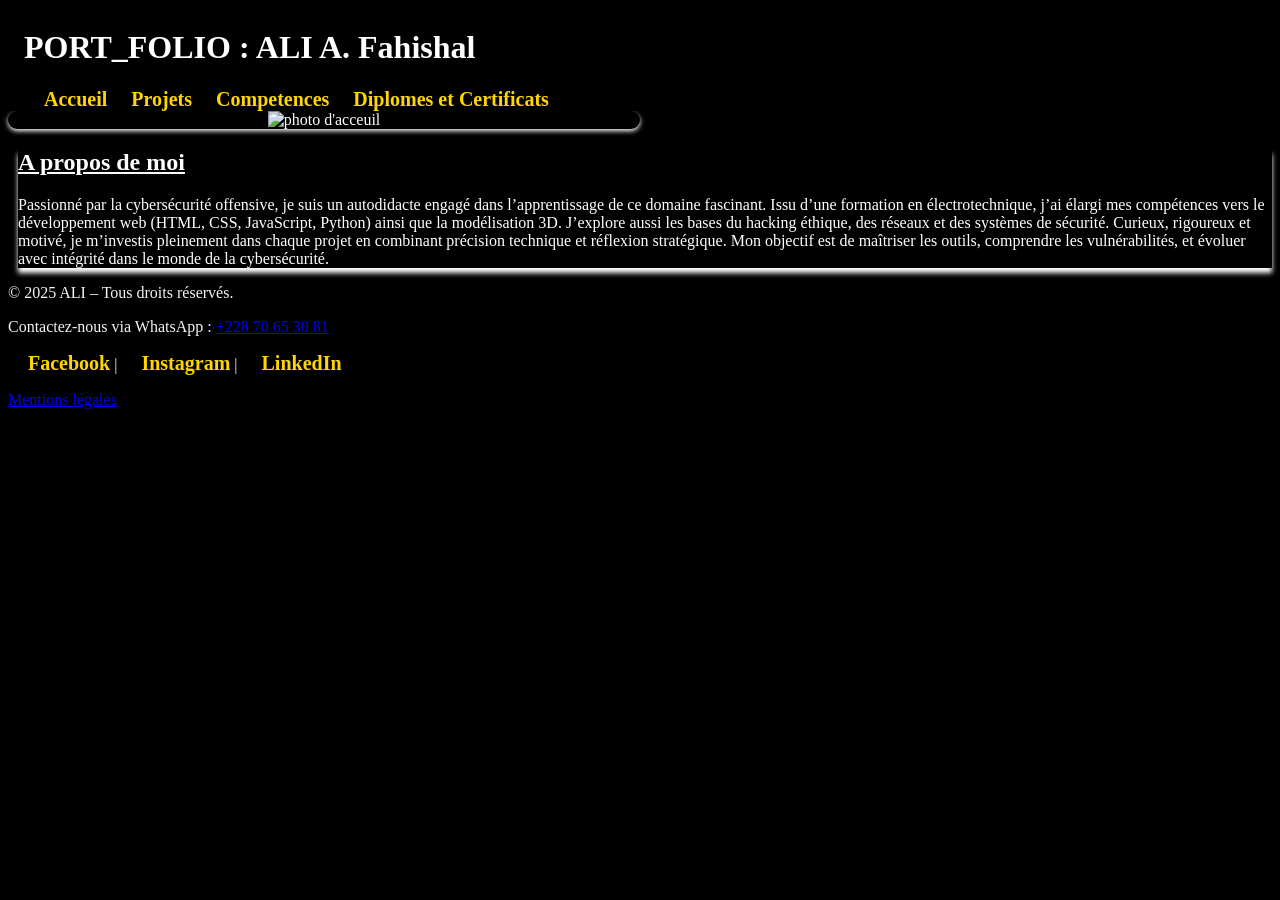
==== Index.html @ 0ad15978 "mon premier commit" ====
<!DOCTYPE html>
<html lang="fr">
    <head>
        <meta charset="UTF-8"> <!-- encodage des caractere--->
        <meta name="viewport" content="width=device-width, initial-scale=1.0"> <!-- rendre le site responsive -->
        <meta name = "Author" content="ALI"> <!--definir le nom de l'auteur du site-->
        <title>PORTFOLIO ALI</title>
        <link rel="stylesheet" href="style.css"> <!--associer le fichier css au fichier html-->
    </head>
    <body>
        <header class = "header_contain">
          <div class = "nav_contain" >
             <h1> PORT_FOLIO : ALI A. Fahishal</h1>
             <nav aria-label="barre de menu">
                <a href = index.html>Accueil</a>
                <a href = projets_realises.html >Projets</a>
                <a href = competences.html>Competences</a>
                <a href = Diplomes&certificats.html> Diplomes et Certificats</a>              
             </nav>
          </div>      
        </header>
        <main>
            <div id = "image">
                <img src = "images/profil.jpg" alt= "photo d'acceuil" loadind = "lazy">
            </div>
            <section class = "description" aria-label = "a propos de moi">
                <h1><b><u>A propos de moi</u></b></h1>
            <div>
                <p>Passionné par la cybersécurité offensive, je suis un autodidacte engagé dans l’apprentissage de ce domaine fascinant. Issu d’une formation en électrotechnique, j’ai élargi mes compétences vers le développement web (HTML, CSS, JavaScript, Python) ainsi que la modélisation 3D. J’explore aussi les bases du hacking éthique, des réseaux et des systèmes de sécurité. Curieux, rigoureux et motivé, je m’investis pleinement dans chaque projet en combinant précision technique et réflexion stratégique. Mon objectif est de maîtriser les outils, comprendre les vulnérabilités, et évoluer avec intégrité dans le monde de la cybersécurité.
 </p>
            </div>
            </section>
        </main>
        <footer>
            <p>© 2025 ALI – Tous droits réservés.</p>
            <p>Contactez-nous via WhatsApp : <a href="https://wa.me/22870653081" target="_blank" rel="noopener">+228 70 65 30 81</a></p>
            <nav aria-label="Liens vers réseaux sociaux" class="social-links">
                <a href="#" aria-label="Facebook" target="_blank" rel="noopener">Facebook</a> |
                <a href="#" aria-label="Instagram" target="_blank" rel="noopener">Instagram</a> |
                <a href="#" aria-label="LinkedIn" target="_blank" rel="noopener">LinkedIn</a>
            </nav>
            <p><a href="mentions-legales.html">Mentions légales</a></p>
        </footer>      
    </body>    
</html>
---- style.css ----
:root {
  --noir: #000;
  --blanc: #fff;
  --gris-foncé: #333;
  --gris-clair: #f4f4f4;
  --doré: #FFD700;

}
/*=== Body ===*/
body{
   background-color: var(--noir);
   color :#f4f4f4
}
/* ==Header ===*/
header{
background-color: var(--noir);
    color: var(--blanc);
    align-items: center;
    padding: 0 1em;
    position: relative;
    box-shadow: 0 2px 5px rgba(0,0,0, 0.3);
    display: flex;
}
nav a{
    background-color: var(--noir);
    color: var(--doré);
    margin-left: 20px;
    font-weight: bold;
    text-decoration: none;
    align-items: center;
    font-size: 20px;
}
nav a:hover{
    color: var(--doré);
}
/* ==Main ==*/
main{
    background-color: var(--noir);
    color: var(--blanc);
}
#image{
    width: 50%;
    text-align: center;
    border: 0px solid black;
    margin-left: 0px;
    box-shadow: 0 2px 5px;
    border-radius:10px;
}
#image img{
    width: 100%;
}
.description{
    width: auto;
    margin-left: 10px;
    box-shadow: 0 5px 5px;
    background-color: var(--noir);
}
.description h2{
    text-decoration: none;
}
/*=== Footer ===*/
footer{
    background-color: #000;
}

/*== Page projets realisees ===*/
/* === Section projets 3D ===*/
.PROJECT h2{
   border-left: 4px solid var(--doré);
   margin-left: 5px;

}
.project3D{
  display: grid;
  grid-template-columns: repeat(auto-fit, minmax(250px, 1fr));
  gap: 2em;
  max-width: 1200px;
  margin: 0 auto;
  padding: 1em 1em;
}
.image_3D{
color: #000;
  background-color:#cdcaca;
  padding: 1em;
  border-radius: 8px;
  box-shadow: 0 1px 5px rgba(0,0,0,0.1);
  text-align: center;
  transition: transform 0.2s, box-shadow 0.2s;
  border-top: 4px solid var(--doré);
  border-bottom: 4px solid var(--doré);
}
.image_3D img{
  max-width: 100%;
  height: 150px;
  object-fit:contain;
  margin-bottom: 0em;
}                                             
#video video{
    width: 100%;
}
/* === Section projet solaire ===*/
.projectsolar{
    display: grid;
    grid-template-columns: repeat(auto-fit, minmax(250px, 1fr));
    gap: 2em;
    max-width: 1200px;
    margin: 0 auto;
    padding: 1em 1em;
}
.solar_project{
  background-color: var(--blanc);
  padding: 1em;
  border-radius: 8px;
  box-shadow: 0 1px 5px rgba(0,0,0,0.1);
  text-align: center;
  transition: transform 0.2s, box-shadow 0.2s;
  border-top: 4px solid var(--doré);
  border-bottom: 4px solid var(--doré);    
}
.solar_project img{
    max-width: 100%;
  height: 150px;
  object-fit: contain;
  margin-bottom: 0em;
}
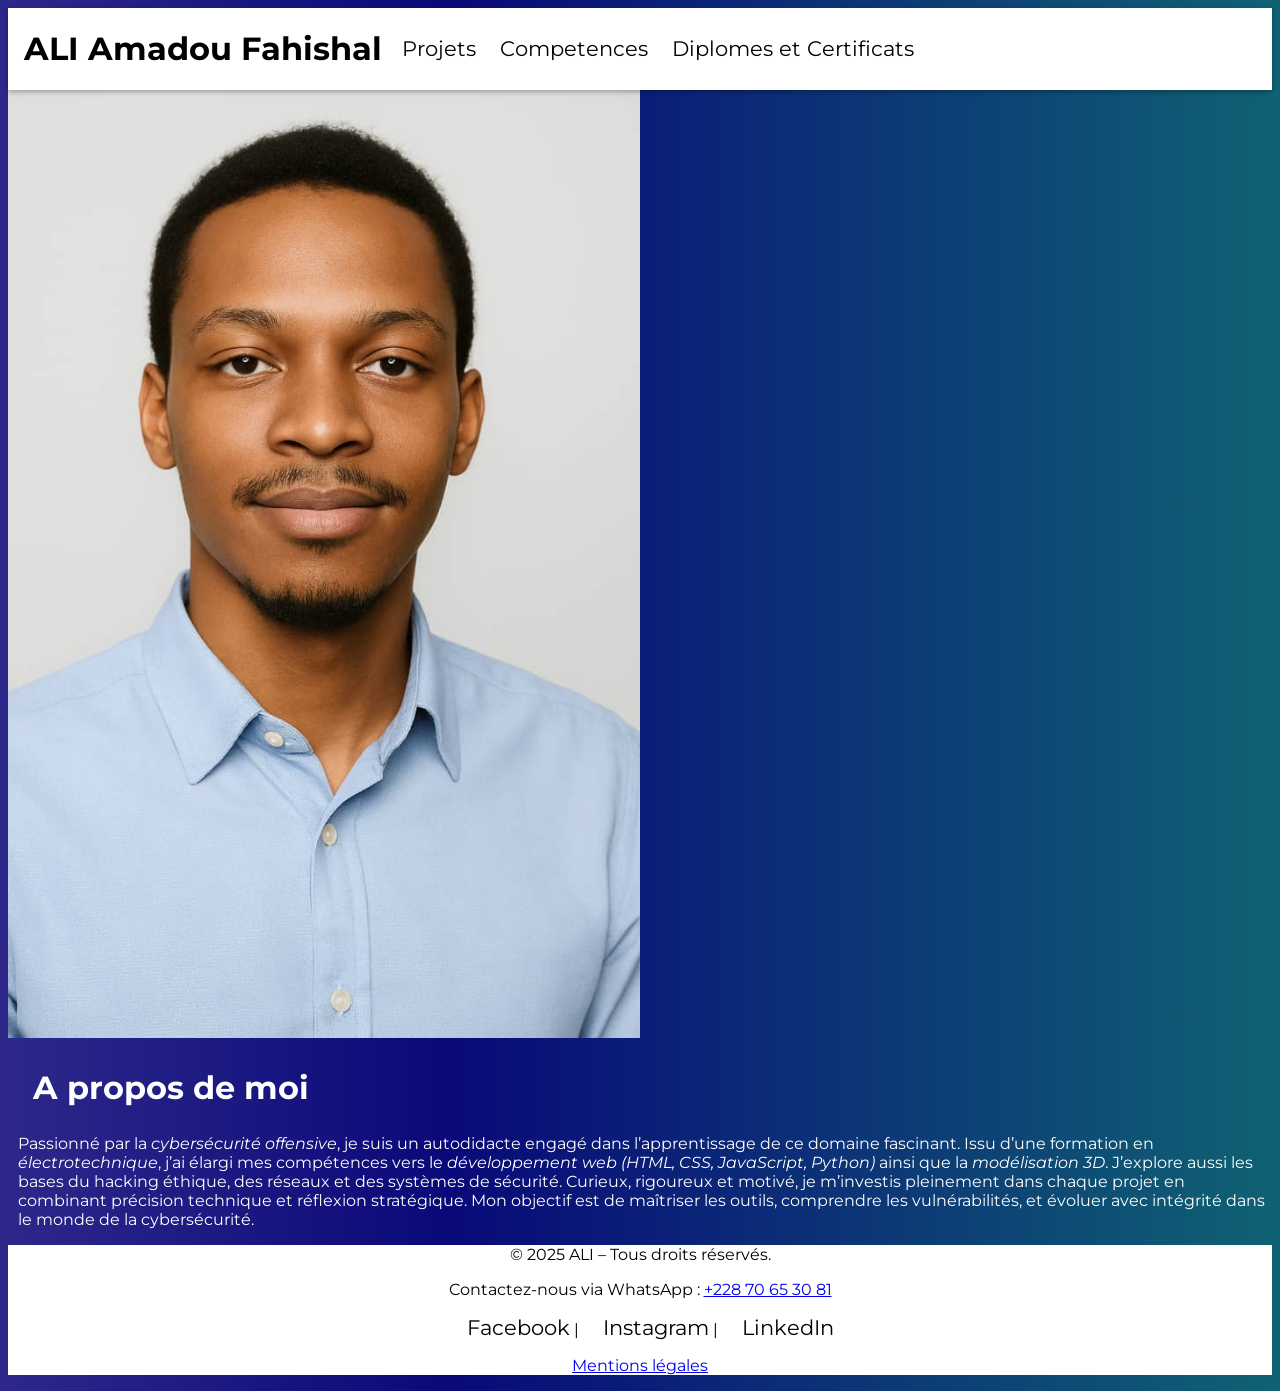
==== commit 834d91ca: ""commit message"" ====
--- a/Index.html
+++ b/Index.html
@@ -5,14 +5,18 @@
         <meta name="viewport" content="width=device-width, initial-scale=1.0"> <!-- rendre le site responsive -->
         <meta name = "Author" content="ALI"> <!--definir le nom de l'auteur du site-->
         <title>PORTFOLIO ALI</title>
-        <link rel="stylesheet" href="style.css"> <!--associer le fichier css au fichier html-->
+        <link rel="stylesheet" href="style.css">
+         <!--font -->
+        <link rel="preconnect" href="https://fonts.googleapis.com">
+        <link rel="preconnect" href="https://fonts.gstatic.com" crossorigin>
+        <link href="https://fonts.googleapis.com/css2?family=Bitcount+Single+Ink:wght@100..900&family=Manrope:wght@200..800&family=Montserrat:ital,wght@0,100..900;1,100..900&display=swap" rel="stylesheet">
+
     </head>
     <body>
-        <header class = "header_contain">
+        <header>
+            <h1>ALI Amadou Fahishal</h1>
           <div class = "nav_contain" >
-             <h1> PORT_FOLIO : ALI A. Fahishal</h1>
              <nav aria-label="barre de menu">
-                <a href = index.html>Accueil</a>
                 <a href = projets_realises.html >Projets</a>
                 <a href = competences.html>Competences</a>
                 <a href = Diplomes&certificats.html> Diplomes et Certificats</a>              
@@ -20,14 +24,15 @@
           </div>      
         </header>
         <main>
-            <div id = "image">
-                <img src = "images/profil.jpg" alt= "photo d'acceuil" loadind = "lazy">
+            <div id = "image-profil">
+                <img src = "images/profil.png" alt= "photo d'acceuil" loadind = "lazy">
             </div>
             <section class = "description" aria-label = "a propos de moi">
-                <h1><b><u>A propos de moi</u></b></h1>
-            <div>
-                <p>Passionné par la cybersécurité offensive, je suis un autodidacte engagé dans l’apprentissage de ce domaine fascinant. Issu d’une formation en électrotechnique, j’ai élargi mes compétences vers le développement web (HTML, CSS, JavaScript, Python) ainsi que la modélisation 3D. J’explore aussi les bases du hacking éthique, des réseaux et des systèmes de sécurité. Curieux, rigoureux et motivé, je m’investis pleinement dans chaque projet en combinant précision technique et réflexion stratégique. Mon objectif est de maîtriser les outils, comprendre les vulnérabilités, et évoluer avec intégrité dans le monde de la cybersécurité.
- </p>
+                <h1>A propos de moi</h1>
+            <div class="a-propos-text">
+                <p>
+                Passionné par la <em>cybersécurité offensive</em>, je suis un autodidacte engagé dans l’apprentissage de ce domaine fascinant. Issu d’une formation en <em>électrotechnique</em>, j’ai élargi mes compétences vers le <em>développement web (HTML, CSS, JavaScript, Python)</em> ainsi que la <em>modélisation 3D</em>. J’explore aussi les bases du hacking éthique, des réseaux et des systèmes de sécurité. Curieux, rigoureux et motivé, je m’investis pleinement dans chaque projet en combinant précision technique et réflexion stratégique. Mon objectif est de maîtriser les outils, comprendre les vulnérabilités, et évoluer avec intégrité dans le monde de la cybersécurité.
+                </p>
             </div>
             </section>
         </main>
--- a/style.css
+++ b/style.css
@@ -8,13 +8,15 @@
 }
 /*=== Body ===*/
 body{
-   background-color: var(--noir);
+  font-family: 'Montserrat', sans-serif;
+  background: #2d288a;
+  background: linear-gradient(90deg, rgba(45, 40, 138, 1) 0%, rgba(9, 9, 121, 1) 35%, rgba(15, 98, 115, 1) 100%);
    color :#f4f4f4
 }
 /* ==Header ===*/
 header{
-background-color: var(--noir);
-    color: var(--blanc);
+background-color: var(--blanc);
+    color: var(--noir);
     align-items: center;
     padding: 0 1em;
     position: relative;
@@ -22,45 +24,41 @@
     display: flex;
 }
 nav a{
-    background-color: var(--noir);
-    color: var(--doré);
+    color: var(--noir);
     margin-left: 20px;
-    font-weight: bold;
+    font-weight: italic;
     text-decoration: none;
     align-items: center;
-    font-size: 20px;
+    font-size: 1.3em;
 }
 nav a:hover{
     color: var(--doré);
 }
 /* ==Main ==*/
 main{
-    background-color: var(--noir);
     color: var(--blanc);
 }
-#image{
+#image-profil{
     width: 50%;
     text-align: center;
-    border: 0px solid black;
-    margin-left: 0px;
-    box-shadow: 0 2px 5px;
-    border-radius:10px;
 }
-#image img{
+#image-profil img{
     width: 100%;
 }
 .description{
     width: auto;
     margin-left: 10px;
-    box-shadow: 0 5px 5px;
-    background-color: var(--noir);
 }
-.description h2{
-    text-decoration: none;
+.description h1{
+    font-size: 2em;
+    padding-left: 10px;
+    margin-left: 5px;
 }
 /*=== Footer ===*/
 footer{
-    background-color: #000;
+    background-color: var(--blanc);
+    color: var(--noir);
+    text-align: center;
 }
 
 /*== Page projets realisees ===*/
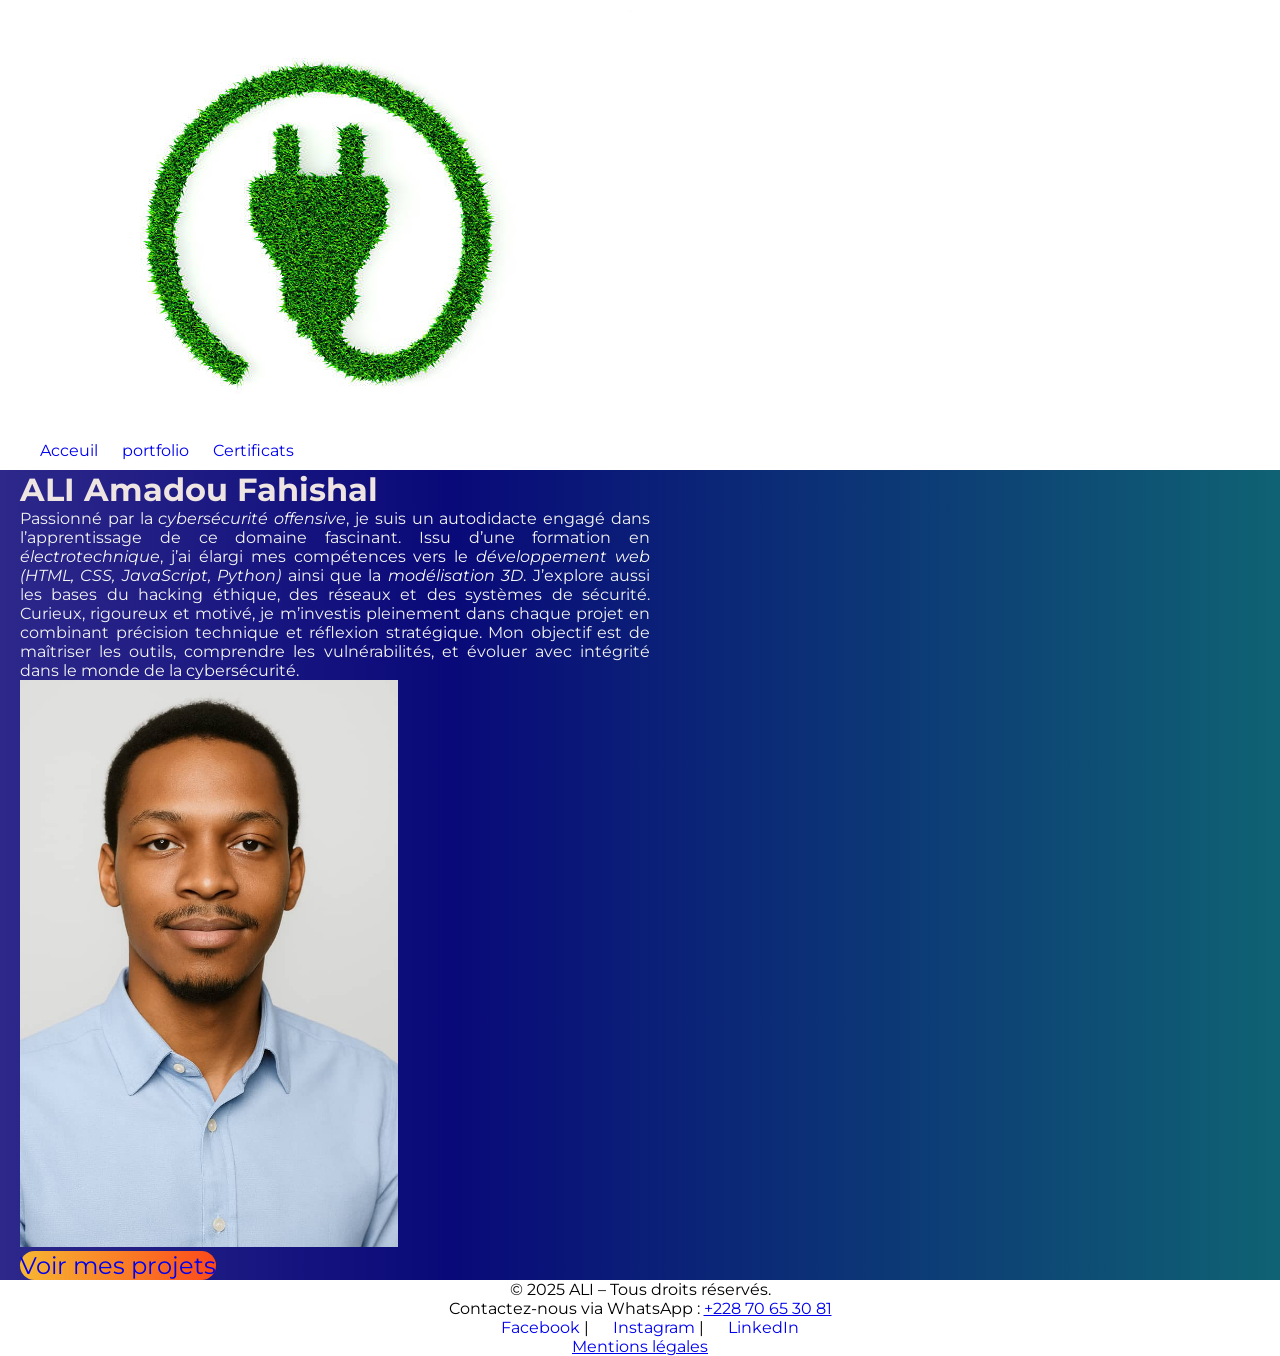
==== commit b60363ef: ""modification apportes aux fichiers"" ====
--- a/Index.html
+++ b/Index.html
@@ -14,25 +14,30 @@
     </head>
     <body>
         <header>
-            <h1>ALI Amadou Fahishal</h1>
-          <div class = "nav_contain" >
              <nav aria-label="barre de menu">
-                <a href = projets_realises.html >Projets</a>
-                <a href = competences.html>Competences</a>
-                <a href = Diplomes&certificats.html> Diplomes et Certificats</a>              
-             </nav>
-          </div>      
+                <div class="logo">
+                    <img src="images/logo1.jpg" alt="logo du site" loading="lazy">
+                </div>
+                <div class="liens-de-navigation">
+                    <a href = Index.html>Acceuil</a>
+                    <a href = portfolio.html >portfolio</a>
+                    <a href = certificats.html>Certificats</a>
+                </div>
+             </nav>    
         </header>
         <main>
-            <div id = "image-profil">
-                <img src = "images/profil.png" alt= "photo d'acceuil" loadind = "lazy">
-            </div>
             <section class = "description" aria-label = "a propos de moi">
-                <h1>A propos de moi</h1>
+                <h1>ALI Amadou Fahishal</h1>
             <div class="a-propos-text">
                 <p>
                 Passionné par la <em>cybersécurité offensive</em>, je suis un autodidacte engagé dans l’apprentissage de ce domaine fascinant. Issu d’une formation en <em>électrotechnique</em>, j’ai élargi mes compétences vers le <em>développement web (HTML, CSS, JavaScript, Python)</em> ainsi que la <em>modélisation 3D</em>. J’explore aussi les bases du hacking éthique, des réseaux et des systèmes de sécurité. Curieux, rigoureux et motivé, je m’investis pleinement dans chaque projet en combinant précision technique et réflexion stratégique. Mon objectif est de maîtriser les outils, comprendre les vulnérabilités, et évoluer avec intégrité dans le monde de la cybersécurité.
                 </p>
+            </div>
+            <div id = "image-profil">
+                <img src = "images/profil.png" alt= "photo d'acceuil" loadind = "lazy">
+            </div>
+            <div class="voir-projets">
+                <a href="projets_realises.html">Voir mes projets</a>
             </div>
             </section>
         </main>
--- a/style.css
+++ b/style.css
@@ -1,10 +1,13 @@
+/* definition des couleiu */
 :root {
   --noir: #000;
   --blanc: #fff;
-  --gris-foncé: #333;
-  --gris-clair: #f4f4f4;
-  --doré: #FFD700;
+}
 
+/* initialisation des valeures */
+*{
+  margin: 0;
+  padding: 0;
 }
 /*=== Body ===*/
 body{
@@ -14,32 +17,28 @@
    color :#f4f4f4
 }
 /* ==Header ===*/
+header,
+footer{
+  background-color: var(--blanc);
+  color: var(--noir);  
+}
 header{
-background-color: var(--blanc);
-    color: var(--noir);
+    display: flex;
+    justify-content: space-between;
     align-items: center;
-    padding: 0 1em;
-    position: relative;
-    box-shadow: 0 2px 5px rgba(0,0,0, 0.3);
-    display: flex;
+    padding: 10px 20px;
 }
 nav a{
-    color: var(--noir);
     margin-left: 20px;
-    font-weight: italic;
     text-decoration: none;
-    align-items: center;
-    font-size: 1.3em;
+    
 }
 nav a:hover{
     color: var(--doré);
 }
 /* ==Main ==*/
-main{
-    color: var(--blanc);
-}
 #image-profil{
-    width: 50%;
+    width: 30%;
     text-align: center;
 }
 #image-profil img{
@@ -47,12 +46,29 @@
 }
 .description{
     width: auto;
-    margin-left: 10px;
+    margin-left: 20px;
 }
 .description h1{
-    font-size: 2em;
-    padding-left: 10px;
-    margin-left: 5px;
+  font-size: 2em;
+  color: #EEE4E1;
+}
+.a-propos-text{
+  text-align: justify;
+  width: 50%;
+}
+.voir-projets a{
+  text-decoration: none;
+  background: #fc4a1a;  /* fallback for old browsers */
+  background: -webkit-linear-gradient(to right, #f7b733, #fc4a1a);  /* Chrome 10-25, Safari 5.1-6 */
+  background: linear-gradient(to right, #f7b733, #fc4a1a); /* W3C, IE 10+/ Edge, Firefox 16+, Chrome 26+, Opera 12+, Safari 7+ */
+  border-radius: 20px;
+  font-size: 1.5em;
+
+}
+.voir-projets a:hover{
+  background: #f7b733;  /* fallback for old browsers */
+  background: -webkit-linear-gradient(to right, #fc4a1a, #f7b733);  /* Chrome 10-25, Safari 5.1-6 */
+  background: linear-gradient(to right, #fc4a1a, #f7b733); /* W3C, IE 10+/ Edge, Firefox 16+, Chrome 26+, Opera 12+, Safari 7+ */
 }
 /*=== Footer ===*/
 footer{
@@ -64,32 +80,30 @@
 /*== Page projets realisees ===*/
 /* === Section projets 3D ===*/
 .PROJECT h2{
-   border-left: 4px solid var(--doré);
-   margin-left: 5px;
-
+    text-align: center;
+    font-size: 2em;
+    margin-top: 0.5em;
 }
 .project3D{
   display: grid;
   grid-template-columns: repeat(auto-fit, minmax(250px, 1fr));
-  gap: 2em;
-  max-width: 1200px;
-  margin: 0 auto;
-  padding: 1em 1em;
+  gap: 1em;
+  max-width: 600px;
+  padding-top: 1em;
 }
 .image_3D{
-color: #000;
+  color: #000;
   background-color:#cdcaca;
   padding: 1em;
-  border-radius: 8px;
+  border-radius: 10px;
   box-shadow: 0 1px 5px rgba(0,0,0,0.1);
   text-align: center;
-  transition: transform 0.2s, box-shadow 0.2s;
-  border-top: 4px solid var(--doré);
-  border-bottom: 4px solid var(--doré);
+
 }
 .image_3D img{
   max-width: 100%;
   height: 150px;
+  width: 300px;
   object-fit:contain;
   margin-bottom: 0em;
 }                                             
@@ -101,23 +115,19 @@
     display: grid;
     grid-template-columns: repeat(auto-fit, minmax(250px, 1fr));
     gap: 2em;
-    max-width: 1200px;
-    margin: 0 auto;
+    max-width: auto;
     padding: 1em 1em;
 }
 .solar_project{
-  background-color: var(--blanc);
+  background-color: #cdcaca;
   padding: 1em;
-  border-radius: 8px;
+  border-radius: 10px 20px 10px 20px;
   box-shadow: 0 1px 5px rgba(0,0,0,0.1);
   text-align: center;
-  transition: transform 0.2s, box-shadow 0.2s;
-  border-top: 4px solid var(--doré);
-  border-bottom: 4px solid var(--doré);    
+  
+   
 }
 .solar_project img{
-    max-width: 100%;
+  max-width: 100%;
   height: 150px;
-  object-fit: contain;
-  margin-bottom: 0em;
 }
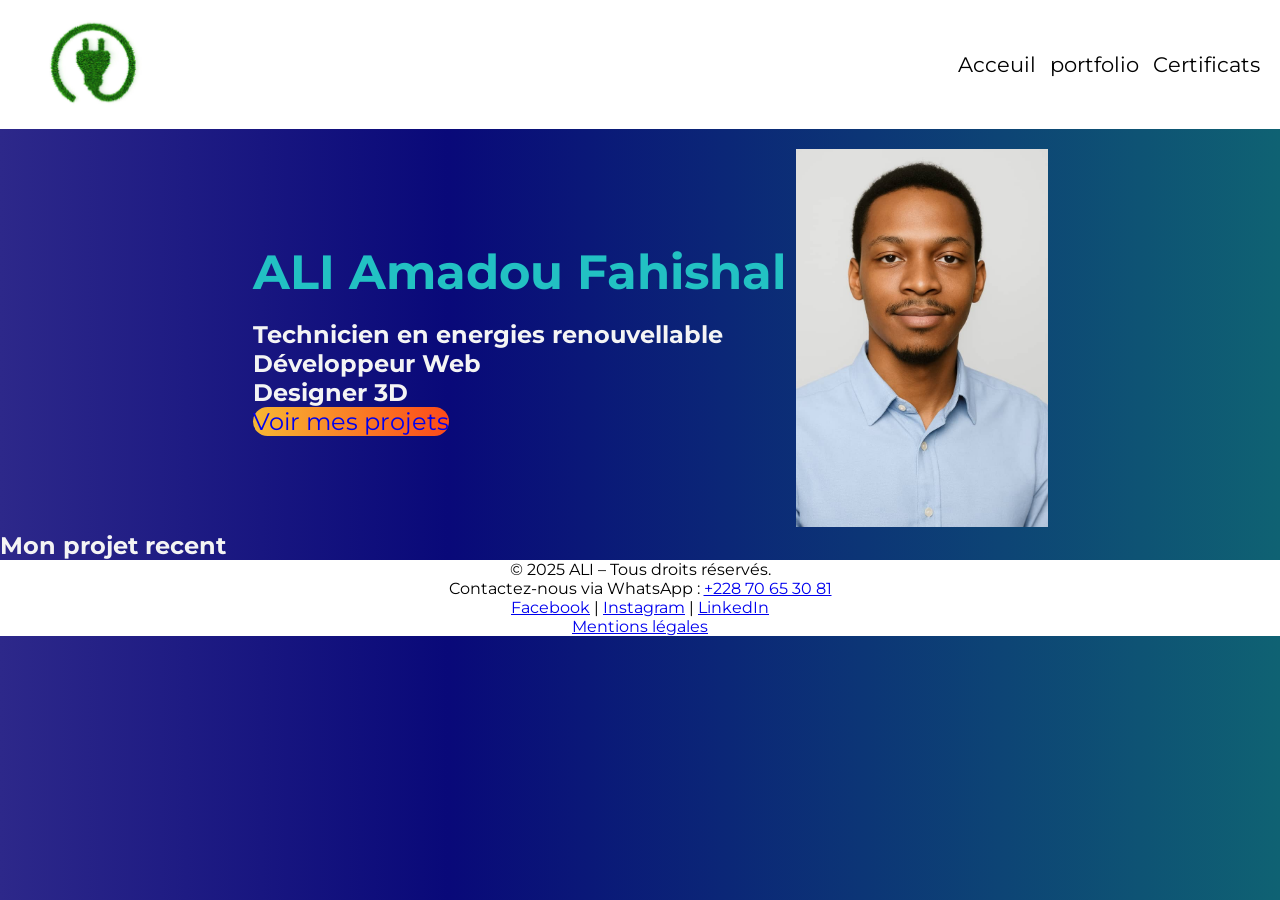
==== commit d1cdd426: ""derniere modifications du 4 octobre 2025"" ====
--- a/Index.html
+++ b/Index.html
@@ -26,29 +26,34 @@
              </nav>    
         </header>
         <main>
-            <section class = "description" aria-label = "a propos de moi">
-                <h1>ALI Amadou Fahishal</h1>
-            <div class="a-propos-text">
-                <p>
-                Passionné par la <em>cybersécurité offensive</em>, je suis un autodidacte engagé dans l’apprentissage de ce domaine fascinant. Issu d’une formation en <em>électrotechnique</em>, j’ai élargi mes compétences vers le <em>développement web (HTML, CSS, JavaScript, Python)</em> ainsi que la <em>modélisation 3D</em>. J’explore aussi les bases du hacking éthique, des réseaux et des systèmes de sécurité. Curieux, rigoureux et motivé, je m’investis pleinement dans chaque projet en combinant précision technique et réflexion stratégique. Mon objectif est de maîtriser les outils, comprendre les vulnérabilités, et évoluer avec intégrité dans le monde de la cybersécurité.
-                </p>
-            </div>
-            <div id = "image-profil">
-                <img src = "images/profil.png" alt= "photo d'acceuil" loadind = "lazy">
-            </div>
-            <div class="voir-projets">
-                <a href="projets_realises.html">Voir mes projets</a>
-            </div>
+            <section class = "presentation" aria-label = "Qui suis-je ?">
+                <div class="a-propos-text">
+                    <h1>ALI Amadou Fahishal</h1><br>
+                    <div class="roles">
+                        <h2>Technicien en energies renouvellable</h2>
+                        <h2>Développeur Web</h2>
+                        <h2>Designer 3D</h2>  
+                    </div>
+                    <div class="voir-projets">
+                        <a href="projets_realises.html">Voir mes projets</a>
+                    </div>
+                </div>
+                <div id = "image-profil">
+                    <img src = "images/profil.png" alt= "photo d'acceuil" loadind = "lazy">
+                </div>
+            </section>
+            <section class="projets-recents">
+                <h2>Mon projet recent</h2>
             </section>
         </main>
         <footer>
             <p>© 2025 ALI – Tous droits réservés.</p>
             <p>Contactez-nous via WhatsApp : <a href="https://wa.me/22870653081" target="_blank" rel="noopener">+228 70 65 30 81</a></p>
-            <nav aria-label="Liens vers réseaux sociaux" class="social-links">
+            <div aria-label="Liens vers réseaux sociaux" class="social-links">
                 <a href="#" aria-label="Facebook" target="_blank" rel="noopener">Facebook</a> |
                 <a href="#" aria-label="Instagram" target="_blank" rel="noopener">Instagram</a> |
                 <a href="#" aria-label="LinkedIn" target="_blank" rel="noopener">LinkedIn</a>
-            </nav>
+            </div>
             <p><a href="mentions-legales.html">Mentions légales</a></p>
         </footer>      
     </body>    
--- a/style.css
+++ b/style.css
@@ -22,41 +22,53 @@
   background-color: var(--blanc);
   color: var(--noir);  
 }
-header{
-    display: flex;
-    justify-content: space-between;
-    align-items: center;
-    padding: 10px 20px;
+header nav{
+display: flex;
+justify-content: space-between;
+align-items: center;
+padding: 10px 20px;
+}
+nav .logo img{
+    width: 150px;
+    height: auto;
+    border-radius: 50%;
 }
 nav a{
-    margin-left: 20px;
+    margin-left: 10px;
     text-decoration: none;
-    
+    color: var(--noir);
+    font-size: 1.3em;  
 }
-nav a:hover{
-    color: var(--doré);
+nav .liens-de-navigation :hover{
+    color: #fc4a1a;
 }
+
 /* ==Main ==*/
+.presentation{
+    display: flex;
+    justify-content: center;
+    align-items: center;
+    gap: 10px;
+    margin-top: 20px;
+}
 #image-profil{
-    width: 30%;
-    text-align: center;
+  width: 20%;
+  text-align: center;
 }
 #image-profil img{
     width: 100%;
 }
-.description{
+.presentation {
     width: auto;
     margin-left: 20px;
 }
-.description h1{
-  font-size: 2em;
-  color: #EEE4E1;
+.presentation h1{
+  font-size: 3em;
+  color: #22C1C3;
 }
-.a-propos-text{
-  text-align: justify;
-  width: 50%;
-}
+
 .voir-projets a{
+  margin-top: 30px;
   text-decoration: none;
   background: #fc4a1a;  /* fallback for old browsers */
   background: -webkit-linear-gradient(to right, #f7b733, #fc4a1a);  /* Chrome 10-25, Safari 5.1-6 */
@@ -72,8 +84,6 @@
 }
 /*=== Footer ===*/
 footer{
-    background-color: var(--blanc);
-    color: var(--noir);
     text-align: center;
 }
 
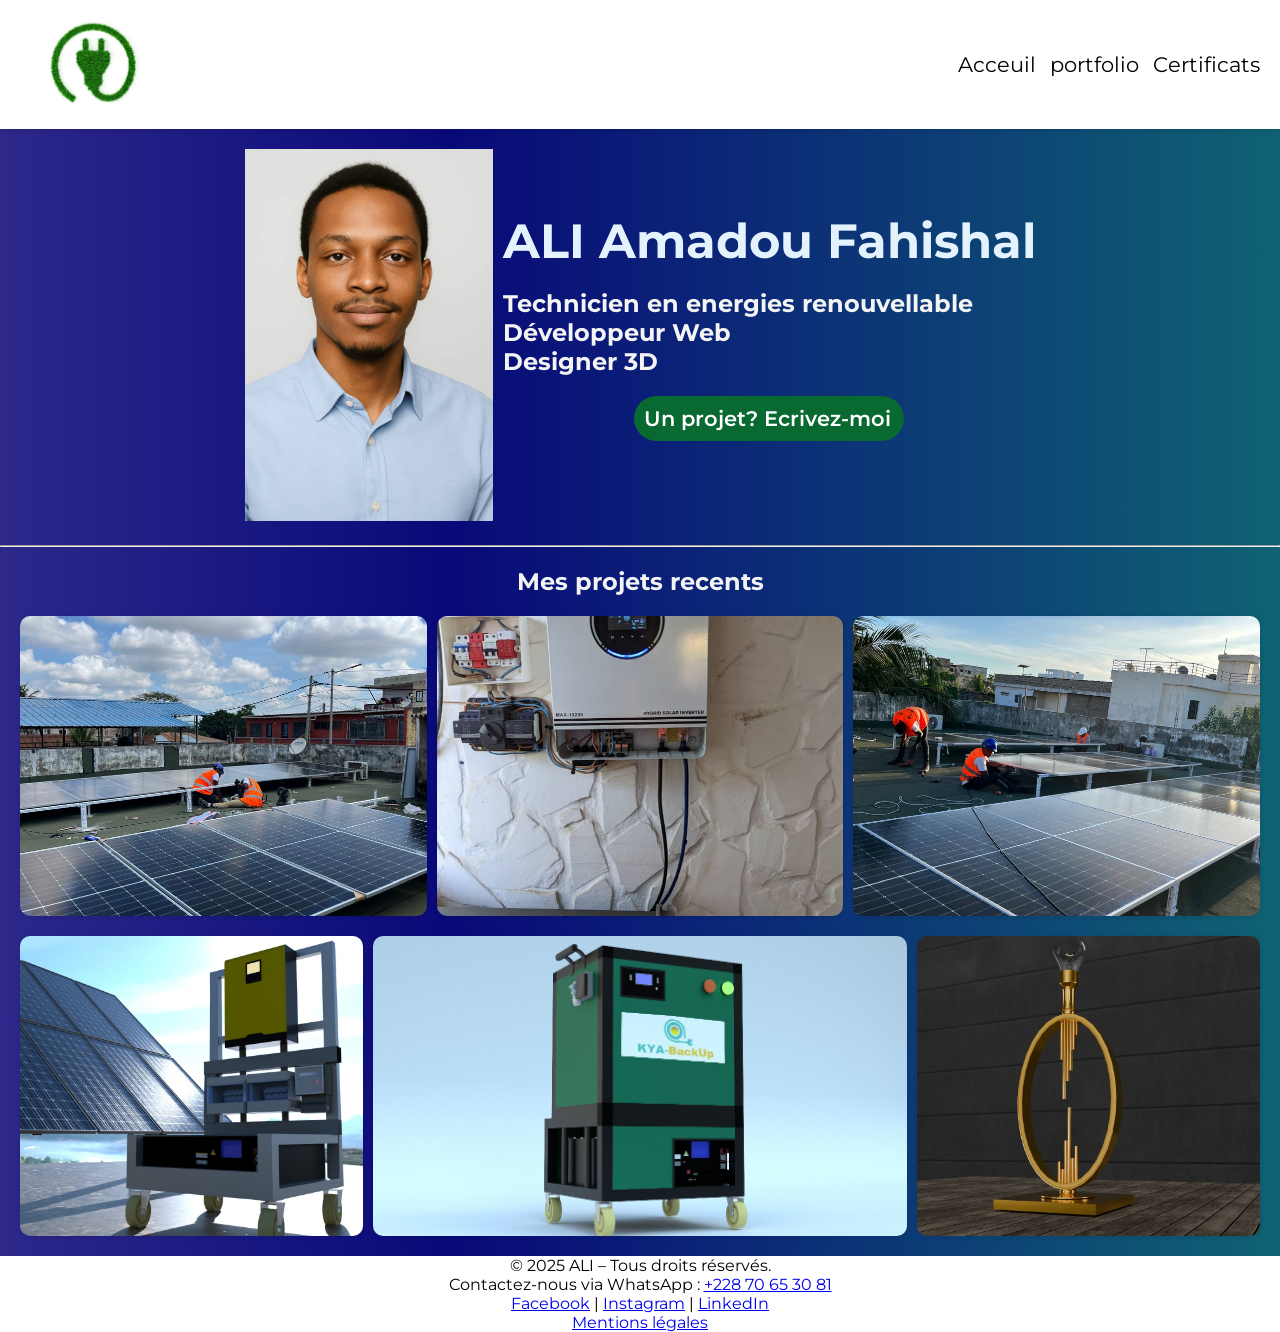
==== commit 85dffb2b: ""changements apporter le 04 octobre a 16h42"" ====
--- a/Index.html
+++ b/Index.html
@@ -27,6 +27,9 @@
         </header>
         <main>
             <section class = "presentation" aria-label = "Qui suis-je ?">
+                <div id = "image-profil">
+                    <img src = "images/profil.png" alt= "photo d'acceuil" loadind = "lazy">
+                </div>
                 <div class="a-propos-text">
                     <h1>ALI Amadou Fahishal</h1><br>
                     <div class="roles">
@@ -35,15 +38,25 @@
                         <h2>Designer 3D</h2>  
                     </div>
                     <div class="voir-projets">
-                        <a href="projets_realises.html">Voir mes projets</a>
+                        <a href="projets_realises.html">Un projet? Ecrivez-moi</a>
                     </div>
                 </div>
-                <div id = "image-profil">
-                    <img src = "images/profil.png" alt= "photo d'acceuil" loadind = "lazy">
+            </section><hr>
+     <!--Section Images page d'acceuil -->
+            <section class="projets-recents">
+                <h2>Mes projets recents</h2>
+                <!-- images solaire -->
+                <div class="images-acceuil">
+                    <img src="images/img-acceuil1.jpg" alt="Aperçu du projet recent" loading="lazy">
+                    <img src="images/img-acceuil.jpg" alt="Aperçu du projet recent" loading="lazy">
+                    <img src="images/img-acceuil2.jpg" alt="Aperçu du projet recent" loading="lazy">
                 </div>
-            </section>
-            <section class="projets-recents">
-                <h2>Mon projet recent</h2>
+                <!-- images 3D -->
+                <div class="images-acceuil">
+                    <img src="images/img-acceuil3D1.jpg" alt="Aperçu du projet recent" loading="lazy">
+                    <img src="images/img-acceuil3D2.jpg" alt="Aperçu du projet recent" loading="lazy">
+                    <img src="images/image-acceuil3D3.jpg" alt="Aperçu du projet recent" loading="lazy">
+                </div>
             </section>
         </main>
         <footer>
--- a/style.css
+++ b/style.css
@@ -17,6 +17,12 @@
    color :#f4f4f4
 }
 /* ==Header ===*/
+header{
+  box-shadow: 0 2px 4px rgba(0,0,0,0.1);
+  position: sticky;
+  top: 0;
+  z-index: 1000;
+}
 header,
 footer{
   background-color: var(--blanc);
@@ -40,7 +46,7 @@
     font-size: 1.3em;  
 }
 nav .liens-de-navigation :hover{
-    color: #fc4a1a;
+  color: rgb(2, 45, 2);
 }
 
 /* ==Main ==*/
@@ -64,24 +70,45 @@
 }
 .presentation h1{
   font-size: 3em;
-  color: #22C1C3;
+  color: #e3f2fd;
+}
+.voir-projets{
+  width: 250px;
+  border-radius: 30px;
+  padding: 10px;
+  margin: 20px auto;
+  background-color:#096a31;
+  font-weight: 600;
+}
+.voir-projets a{
+  text-decoration: none;
+  font-size: 1.3em;
+  color: var(--blanc);
+}
+.voir-projets:hover{
+  opacity: 0.8;
+  
+}
+/*  Acceuil section projets recents */
+.projets-recents {
+    margin: 20px;
+    text-align: center;
+}
+.images-acceuil {
+    display: flex;
+    justify-content: center;
+    align-items: center;
+    gap: 10px;
+    margin-top: 20px;
+}
+.images-acceuil img{
+    width: 600px;
+    height: 300px;
+    object-fit: cover;
+    border-radius: 10px;
+    box-shadow: 0 1px 5px rgba(0,0,0,0.1);
 }
 
-.voir-projets a{
-  margin-top: 30px;
-  text-decoration: none;
-  background: #fc4a1a;  /* fallback for old browsers */
-  background: -webkit-linear-gradient(to right, #f7b733, #fc4a1a);  /* Chrome 10-25, Safari 5.1-6 */
-  background: linear-gradient(to right, #f7b733, #fc4a1a); /* W3C, IE 10+/ Edge, Firefox 16+, Chrome 26+, Opera 12+, Safari 7+ */
-  border-radius: 20px;
-  font-size: 1.5em;
-
-}
-.voir-projets a:hover{
-  background: #f7b733;  /* fallback for old browsers */
-  background: -webkit-linear-gradient(to right, #fc4a1a, #f7b733);  /* Chrome 10-25, Safari 5.1-6 */
-  background: linear-gradient(to right, #fc4a1a, #f7b733); /* W3C, IE 10+/ Edge, Firefox 16+, Chrome 26+, Opera 12+, Safari 7+ */
-}
 /*=== Footer ===*/
 footer{
     text-align: center;
@@ -89,55 +116,50 @@
 
 /*== Page projets realisees ===*/
 /* === Section projets 3D ===*/
-.PROJECT h2{
-    text-align: center;
-    font-size: 2em;
-    margin-top: 0.5em;
+.PROJECT h1{
+  border: 3px solid #096a31;
+  display:inline-block;
+  margin-bottom: 20px;
 }
-.project3D{
+.project3D {
   display: grid;
-  grid-template-columns: repeat(auto-fit, minmax(250px, 1fr));
-  gap: 1em;
-  max-width: 600px;
+  grid-template-columns: 350px 350px 350px;
+  grid-template-rows: auto;
+  gap: 0.5em;
   padding-top: 1em;
+  justify-content: center;
 }
-.image_3D{
-  color: #000;
-  background-color:#cdcaca;
-  padding: 1em;
-  border-radius: 10px;
-  box-shadow: 0 1px 5px rgba(0,0,0,0.1);
-  text-align: center;
 
-}
-.image_3D img{
-  max-width: 100%;
-  height: 150px;
-  width: 300px;
-  object-fit:contain;
-  margin-bottom: 0em;
+.project3D img{
+  width: 350px;
+  height: 300px;
+
 }                                             
-#video video{
-    width: 100%;
+#video{
+  display: flex ;
+  margin-top: 30px;
+  width: 600px;
+  margin-left: 30%;
 }
 /* === Section projet solaire ===*/
-.projectsolar{
-    display: grid;
-    grid-template-columns: repeat(auto-fit, minmax(250px, 1fr));
-    gap: 2em;
-    max-width: auto;
-    padding: 1em 1em;
+section{
+  margin: 20px;
 }
+
 .solar_project{
-  background-color: #cdcaca;
-  padding: 1em;
-  border-radius: 10px 20px 10px 20px;
-  box-shadow: 0 1px 5px rgba(0,0,0,0.1);
+  margin-left: 30px;
   text-align: center;
-  
-   
 }
+
+.solar_project div{
+  display: grid;
+  grid-template-columns:350px 350px 350px;
+  gap: 0.5em;
+  padding: 1em 1em;
+  justify-content: center;
+}
+
 .solar_project img{
-  max-width: 100%;
-  height: 150px;
+  width: 350px;
+  height: 350px;
 }
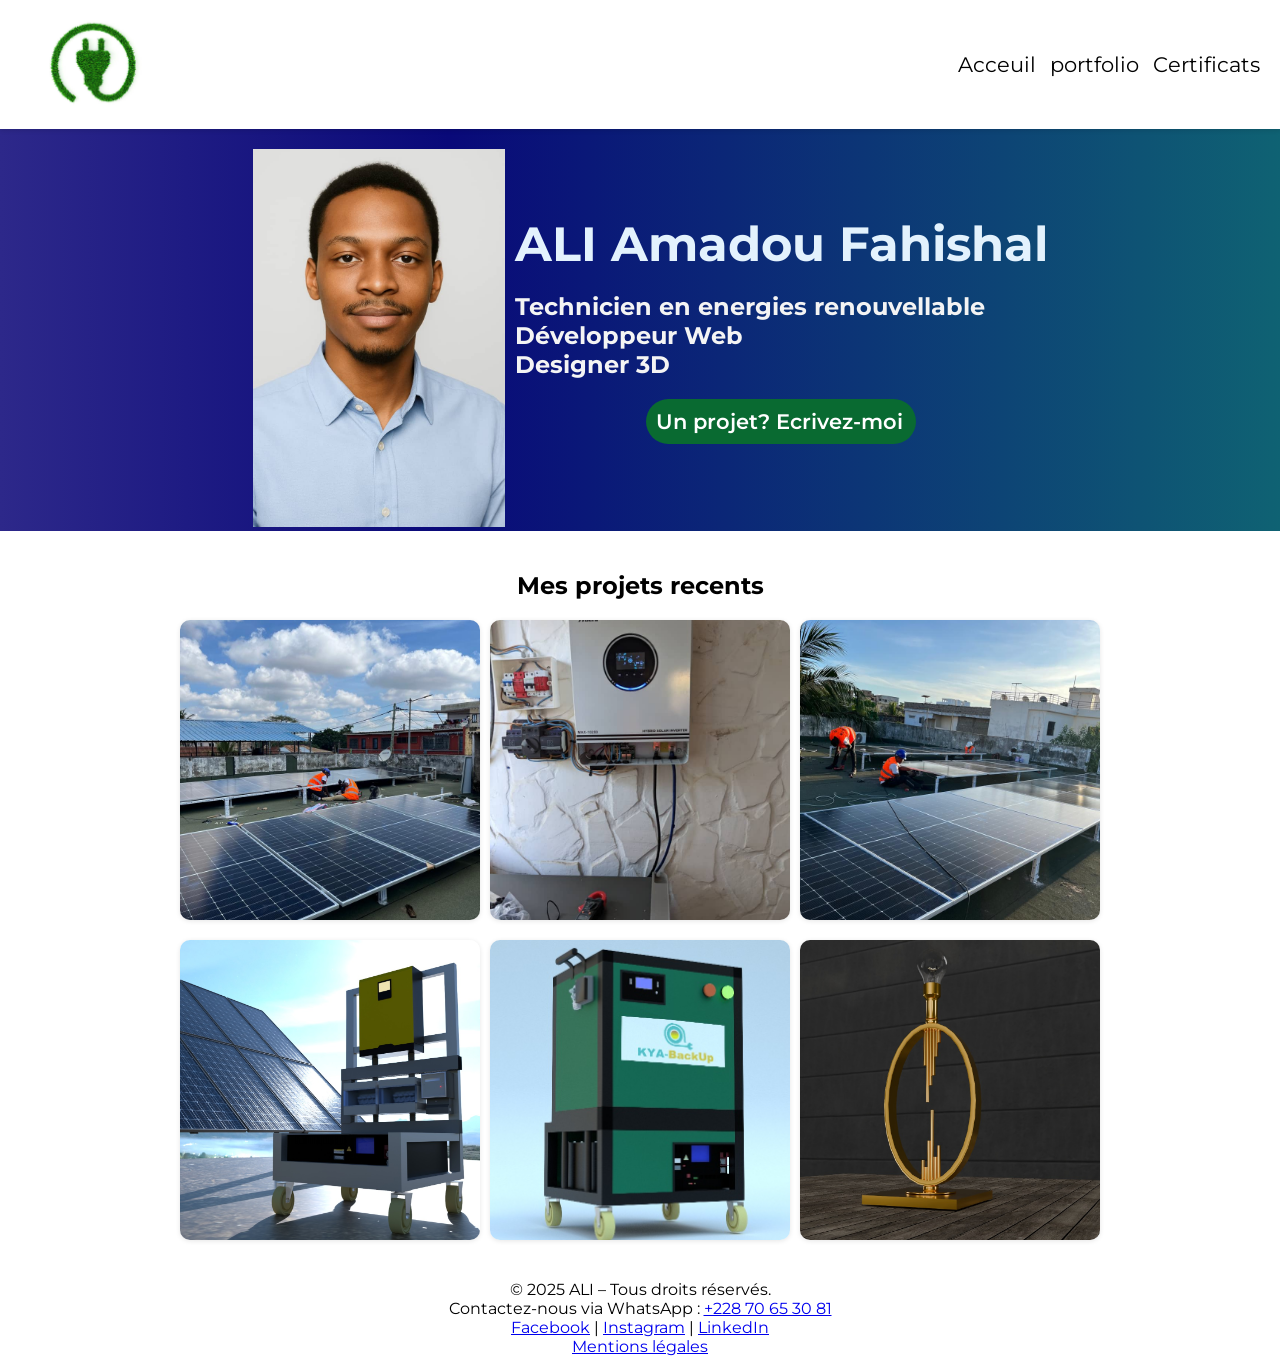
==== commit 8922bd3f: ""reorganisation des fichiers"" ====
--- a/Index.html
+++ b/Index.html
@@ -41,21 +41,21 @@
                         <a href="projets_realises.html">Un projet? Ecrivez-moi</a>
                     </div>
                 </div>
-            </section><hr>
+            </section>
      <!--Section Images page d'acceuil -->
             <section class="projets-recents">
                 <h2>Mes projets recents</h2>
                 <!-- images solaire -->
                 <div class="images-acceuil">
-                    <img src="images/img-acceuil1.jpg" alt="Aperçu du projet recent" loading="lazy">
-                    <img src="images/img-acceuil.jpg" alt="Aperçu du projet recent" loading="lazy">
-                    <img src="images/img-acceuil2.jpg" alt="Aperçu du projet recent" loading="lazy">
+                    <img src="images/solaires/hotel2F/img-acceuil1.jpg" alt="Aperçu du projet recent" loading="lazy">
+                    <img src="images/solaires/hotel2F/img-acceuil.jpg" alt="Aperçu du projet recent" loading="lazy">
+                    <img src="images/solaires/hotel2F/img-acceuil2.jpg" alt="Aperçu du projet recent" loading="lazy">
                 </div>
                 <!-- images 3D -->
                 <div class="images-acceuil">
-                    <img src="images/img-acceuil3D1.jpg" alt="Aperçu du projet recent" loading="lazy">
-                    <img src="images/img-acceuil3D2.jpg" alt="Aperçu du projet recent" loading="lazy">
-                    <img src="images/image-acceuil3D3.jpg" alt="Aperçu du projet recent" loading="lazy">
+                    <img src="images/3D/img-acceuil3D1.jpg" alt="Aperçu du projet recent" loading="lazy">
+                    <img src="images/3D/img-acceuil3D2.jpg" alt="Aperçu du projet recent" loading="lazy">
+                    <img src="images/3D/image-acceuil3D3.jpg" alt="Aperçu du projet recent" loading="lazy">
                 </div>
             </section>
         </main>
--- a/style.css
+++ b/style.css
@@ -91,9 +91,13 @@
 }
 /*  Acceuil section projets recents */
 .projets-recents {
-    margin: 20px;
+    margin: 0px;
     text-align: center;
+    background-color: var(--blanc);
+    color: var(--noir);
+    padding: 40px;
 }
+
 .images-acceuil {
     display: flex;
     justify-content: center;
@@ -102,7 +106,7 @@
     margin-top: 20px;
 }
 .images-acceuil img{
-    width: 600px;
+    width: 300px;
     height: 300px;
     object-fit: cover;
     border-radius: 10px;
@@ -115,35 +119,17 @@
 }
 
 /*== Page projets realisees ===*/
-/* === Section projets 3D ===*/
-.PROJECT h1{
-  border: 3px solid #096a31;
-  display:inline-block;
-  margin-bottom: 20px;
-}
-.project3D {
-  display: grid;
-  grid-template-columns: 350px 350px 350px;
-  grid-template-rows: auto;
-  gap: 0.5em;
-  padding-top: 1em;
-  justify-content: center;
+/* === Section projet solaire ===*/
+.PROJECT{
+  color: black;
+  background-color: white;
 }
 
-.project3D img{
-  width: 350px;
-  height: 300px;
-
-}                                             
-#video{
-  display: flex ;
-  margin-top: 30px;
-  width: 600px;
-  margin-left: 30%;
-}
-/* === Section projet solaire ===*/
-section{
-  margin: 20px;
+#titre-portolio{
+  text-align: center;
+  padding-top: 50px;
+  padding-bottom: 50px;
+  font-size: 3.5em;
 }
 
 .solar_project{
@@ -152,14 +138,52 @@
 }
 
 .solar_project div{
-  display: grid;
-  grid-template-columns:350px 350px 350px;
-  gap: 0.5em;
-  padding: 1em 1em;
+  display: flex;
   justify-content: center;
+  align-items: center;
+  gap: 10px;
+  margin-top: 20px;
 }
 
 .solar_project img{
-  width: 350px;
-  height: 350px;
-}+  width: 400px;
+  height: 400px;
+  object-fit: cover;
+  border-radius: 6px;
+  box-shadow: 0 1px 5px rgba(0,0,0,0.1);
+}
+
+.solar_project h3{
+  padding: 10px;
+}
+/* === Section projets 3D ===*/
+.PROJECT h2{
+  border: 3px solid #096a31;
+  display:inline-block;
+  margin-bottom: 20px;
+  margin-top: 20px;
+  margin-left:10px;
+}
+.project3D {
+  display: flex;
+  justify-content: center;
+  align-items: center;
+  gap: 10px;
+  flex-wrap: wrap;
+  margin-top: 20px;
+}
+
+.project3D img{
+  width: 400px;
+  height: 400px;
+  object-fit: cover;
+  border-radius: 6px;
+  box-shadow: 0 1px 5px rgba(0,0,0,0.1);
+} 
+
+#video{
+  display: flex ;
+  margin-top: 30px;
+  width: 600px;
+  margin-left: 30%;
+}
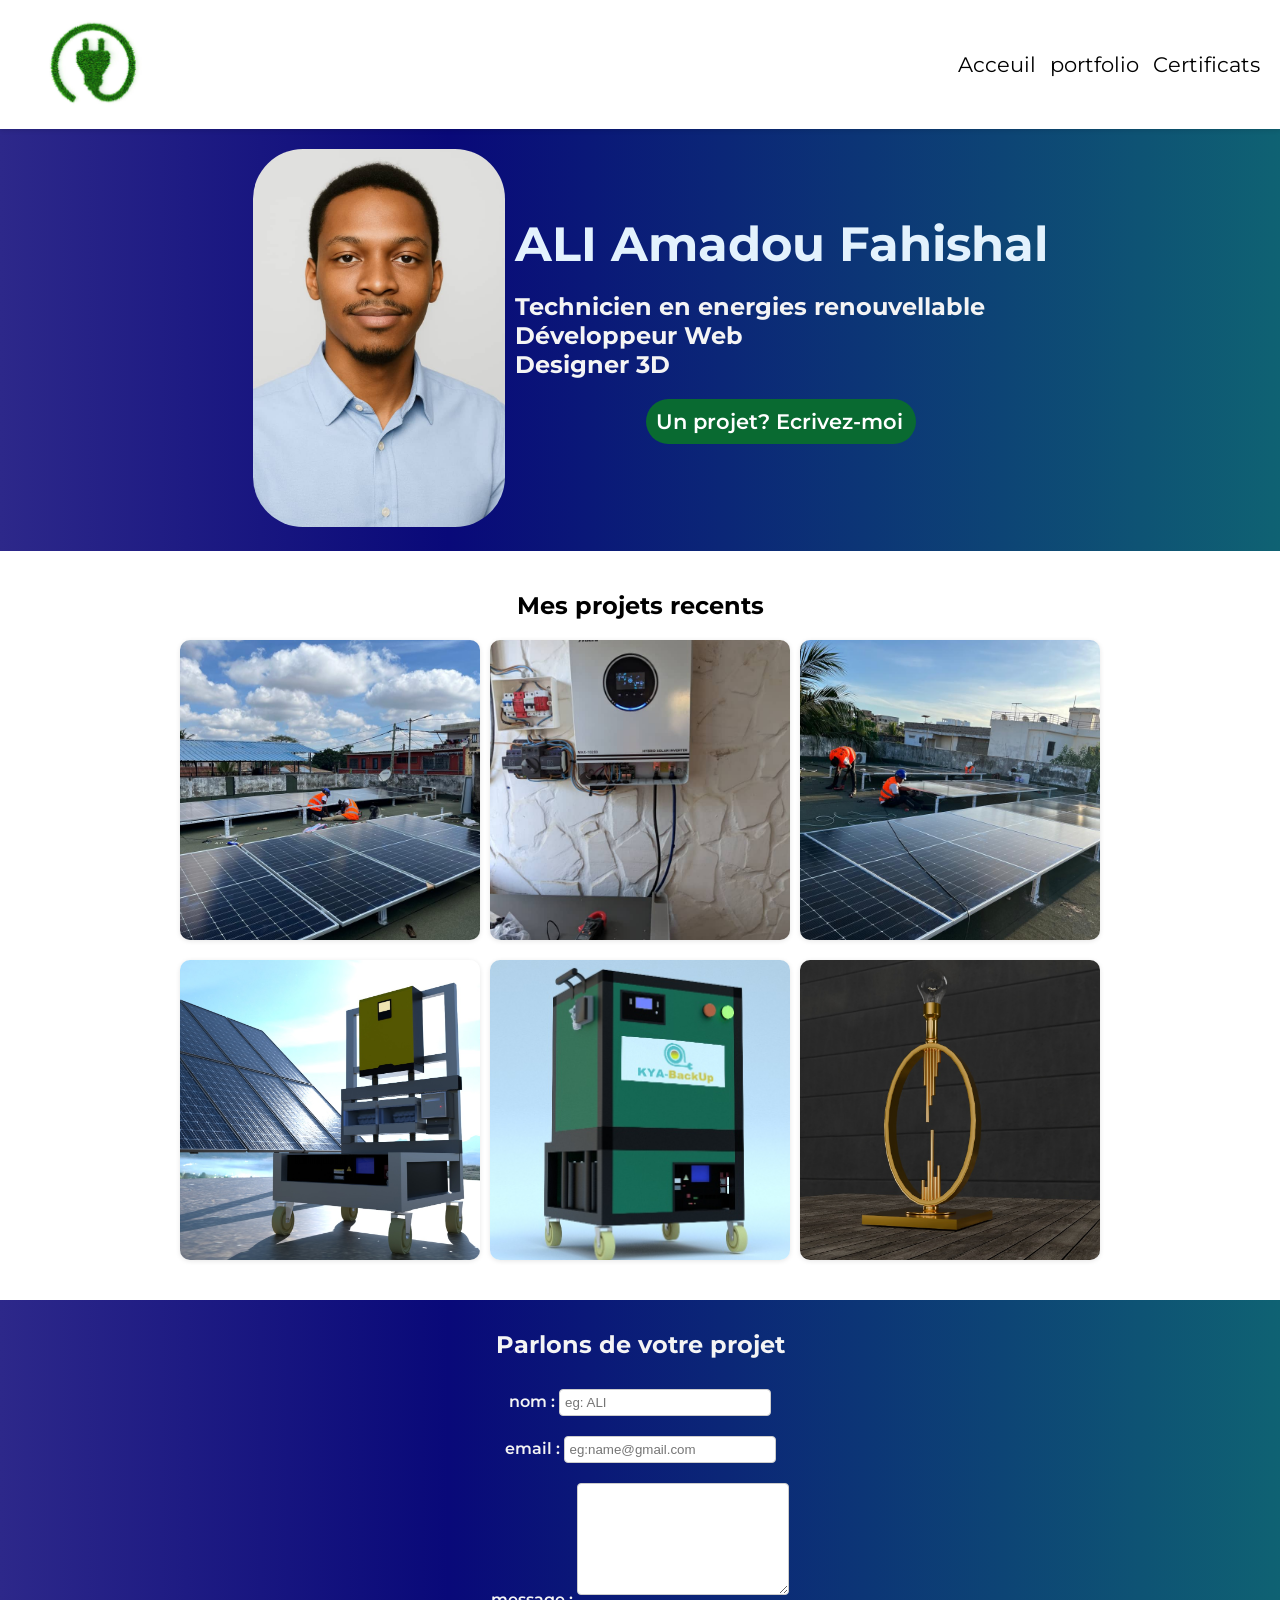
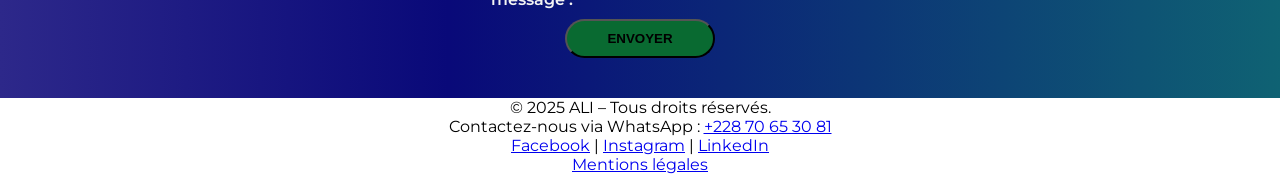
==== commit c5b34514: ""ajout de responsive"" ====
--- a/Index.html
+++ b/Index.html
@@ -58,6 +58,25 @@
                     <img src="images/3D/image-acceuil3D3.jpg" alt="Aperçu du projet recent" loading="lazy">
                 </div>
             </section>
+            <section class="Contactez-nous" id="contact">
+                <h2>Parlons de votre projet</h2>
+                <form method="get" action="#">
+                    <div class="form-nom-email">
+                        <div class="form-column">
+                            <label for="nom">nom :</label>
+                            <input type="text" name="nom" id="nom" placeholder="eg: ALI" >
+                        </div>
+                        <div class="form-column">
+                            <label for="email">email :</label>
+                            <input type="email" name="email" id="email"  placeholder="eg:name@gmail.com">
+                        </div>
+                    </div>
+                    <div class="form-message">
+                        <label for="message">message :</label>
+                        <textarea name="message" id="message" rows="5" ></textarea>
+                    </div>
+                    <button type="submit" class="cta">ENVOYER</button>
+                </form>
         </main>
         <footer>
             <p>© 2025 ALI – Tous droits réservés.</p>
--- a/style.css
+++ b/style.css
@@ -63,10 +63,12 @@
 }
 #image-profil img{
     width: 100%;
+    border-radius: 50px;
 }
 .presentation {
     width: auto;
     margin-left: 20px;
+    padding-bottom: 20px;
 }
 .presentation h1{
   font-size: 3em;
@@ -113,6 +115,42 @@
     box-shadow: 0 1px 5px rgba(0,0,0,0.1);
 }
 
+/* Acceuil section prise de contacts */
+.Contactez-nous{
+    text-align: center;
+    margin-top: 30px;
+    margin-bottom: 30px;
+}
+.Contactez-nous h2{
+    margin-bottom: 20px;
+}
+.form-column input{
+    width: 200px;
+    padding: 5px;
+    margin: 10px 0;
+    border: 1px solid #ccc;
+    border-radius: 4px;
+}
+.form-column label,
+.form-message label{
+    font-weight: 600;
+}
+.form-message textarea{
+    width: 200px;
+    height: 100px;
+    padding: 5px;
+    margin: 10px 0;
+    border: 1px solid #ccc;
+    border-radius: 4px;
+}
+.cta{
+    width: 150px;
+    border-radius: 30px;
+    padding: 10px;
+    margin: 10px auto;
+    background-color:#096a31;
+    font-weight: 600;
+}
 /*=== Footer ===*/
 footer{
     text-align: center;
@@ -162,7 +200,7 @@
   display:inline-block;
   margin-bottom: 20px;
   margin-top: 20px;
-  margin-left:10px;
+  margin-left:80px;
 }
 .project3D {
   display: flex;
@@ -187,3 +225,62 @@
   width: 600px;
   margin-left: 30%;
 }
+
+/* gerer le responsive avec les medias query */
+/* pages d'acceuil */
+@media (max-width: 768px){
+  .presentation{
+    flex-direction: column;
+    text-align: center;
+  }
+  #image-profil{
+    width: 50%;
+    margin-bottom: 20px;
+  }
+  .presentation h1{
+    font-size: 2.5em;
+  }
+  .voir-projets{
+    width: 200px;
+    font-size: 1.1em;
+  }
+  .images-acceuil{
+    flex-direction: column;
+  }
+  .images-acceuil img{
+    width: 80%;
+    height: auto;
+  }
+  .form-column input, .form-message textarea{
+    width: 80%;
+  }
+  #video{
+    width: 100%;
+    margin-left:0;
+  }
+}
+
+/* portfolio */
+@media (max-width: 768px){
+  #titre-portolio{
+    font-size: 2.5em;
+  }
+  .solar_project div{
+    flex-direction: column;
+  }
+  .solar_project img{
+    width: 90%;
+    height: auto;
+  }
+  .project3D{
+    flex-direction: column;
+  }
+  .project3D img{
+    width: 90%;  
+    height: auto;
+  }
+  #video{
+    width: 90%;
+    margin-left:0;
+  }
+}
